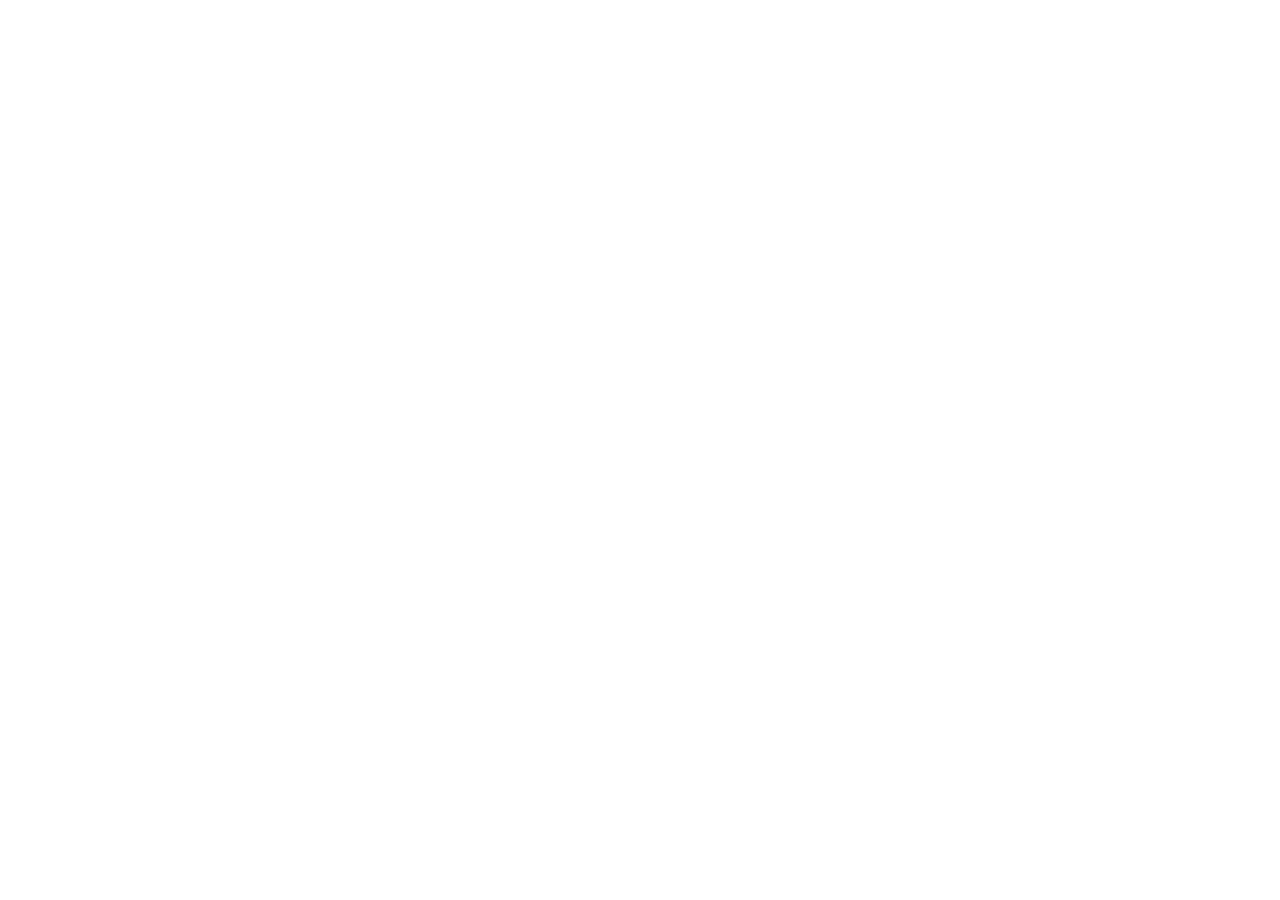
==== index.html @ af619ec4 "Update portfolio redirect" ====
<!DOCTYPE html>
<html>
<head>
    <meta charset="UTF-8">
    <meta http-equiv="refresh" content="0; url=https://inkwrd.my.canva.site/">
    <title>Redirecting...</title>
</head>
<body>
    <p>If you are not redirected automatically, <a href="https://inkwrd.my.canva.site/">click here</a>.</p>
</body>
</html>
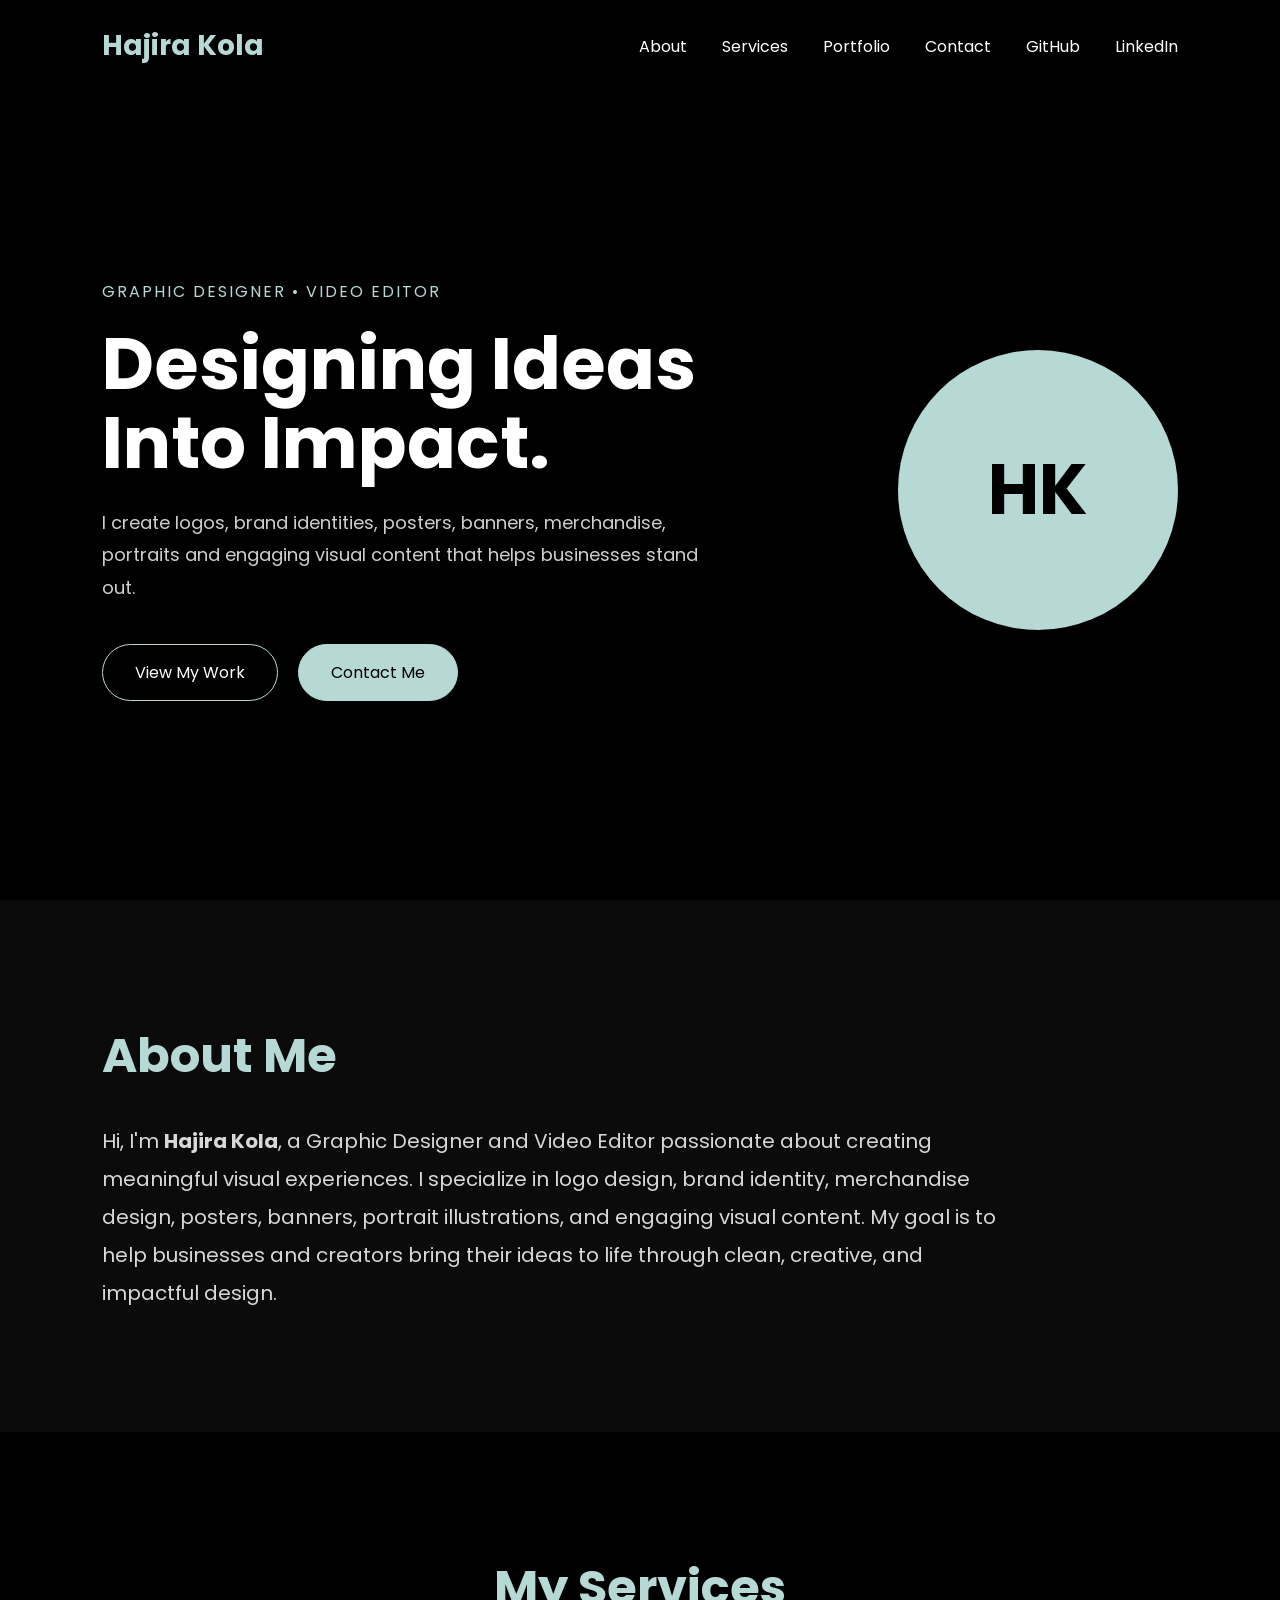
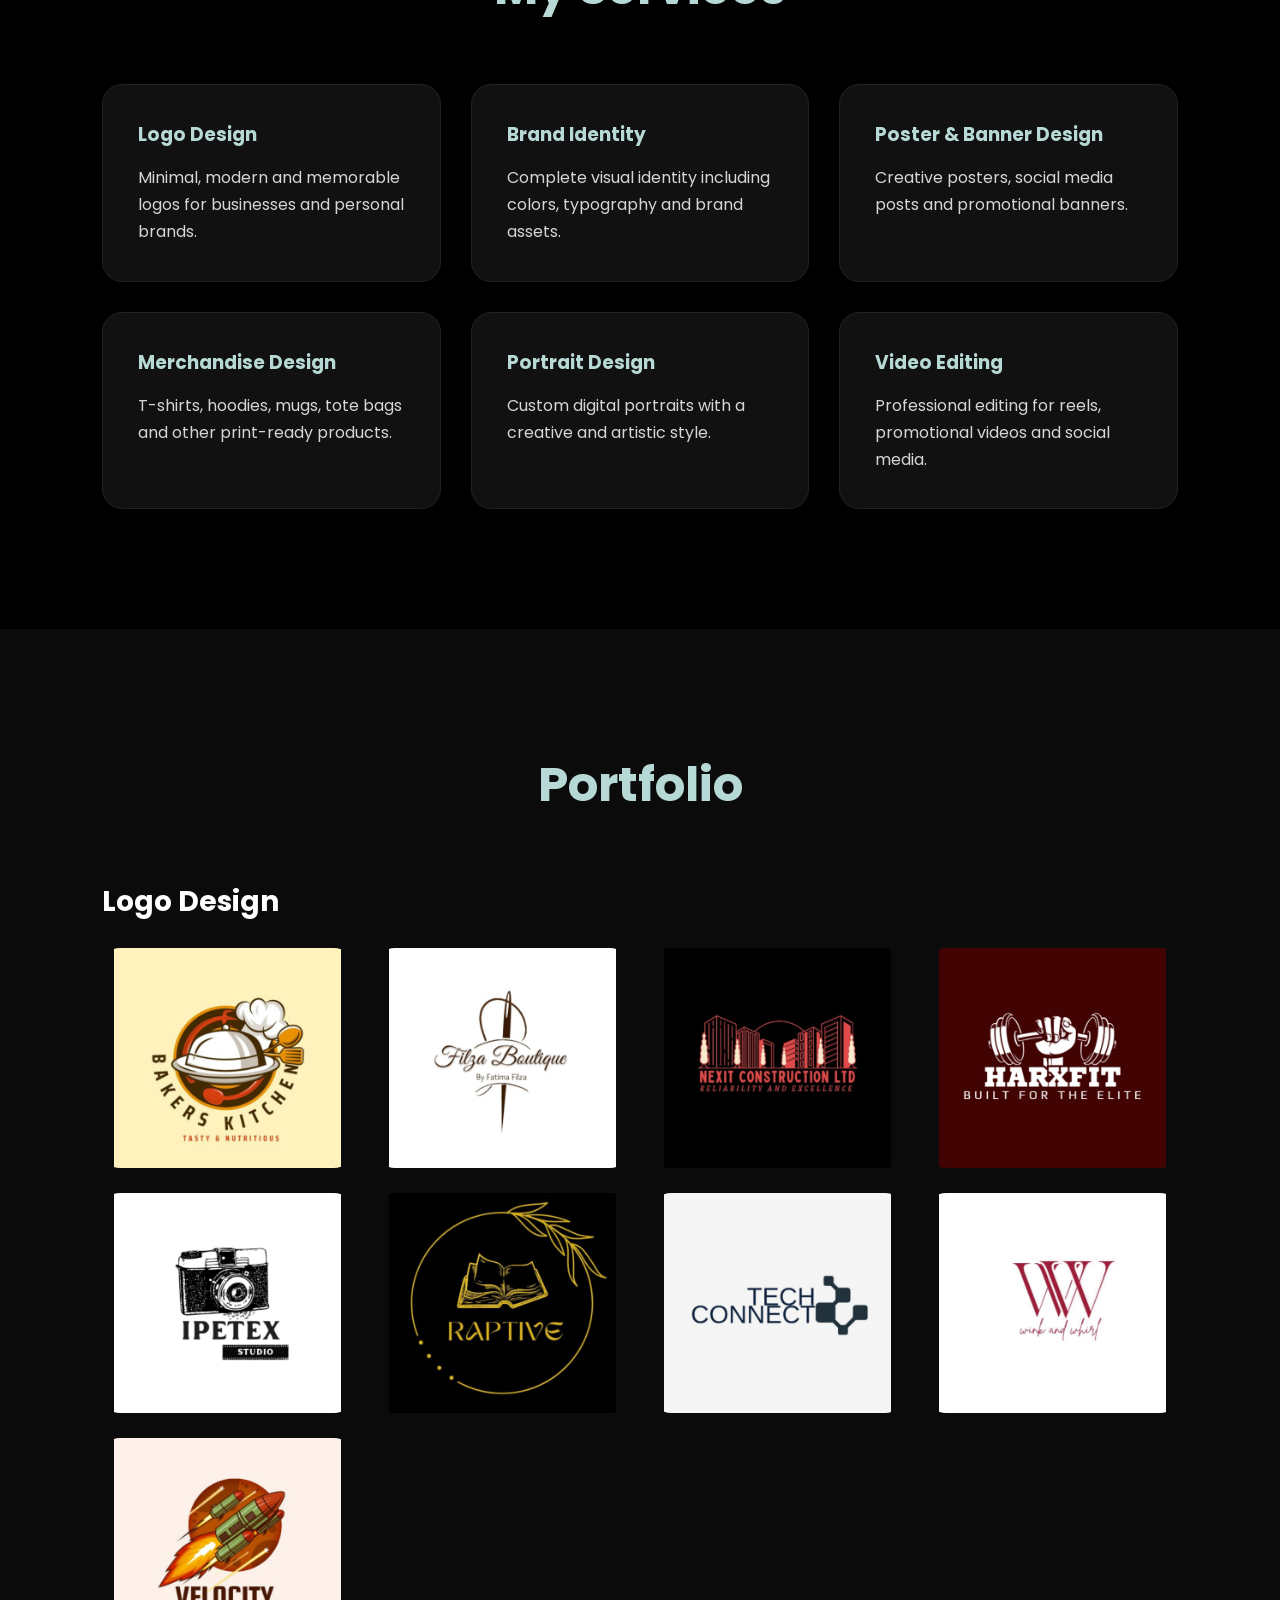
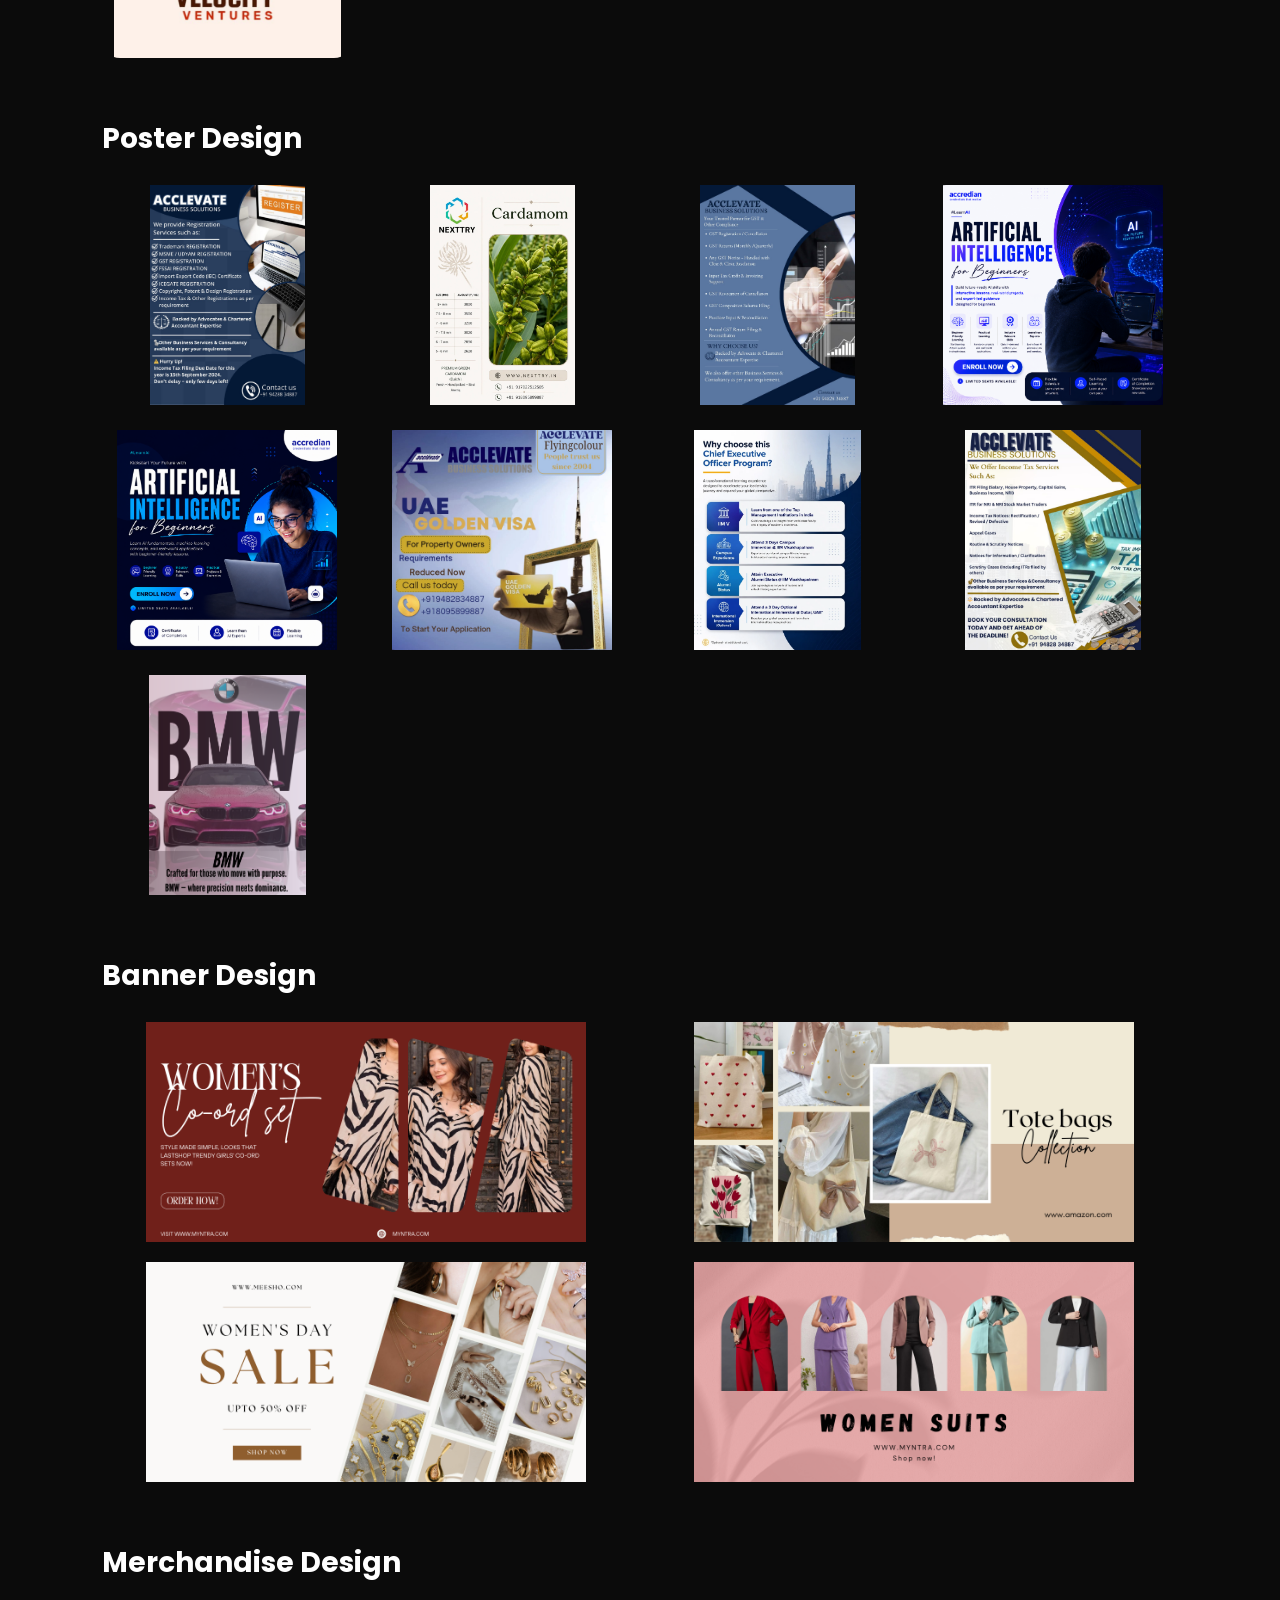
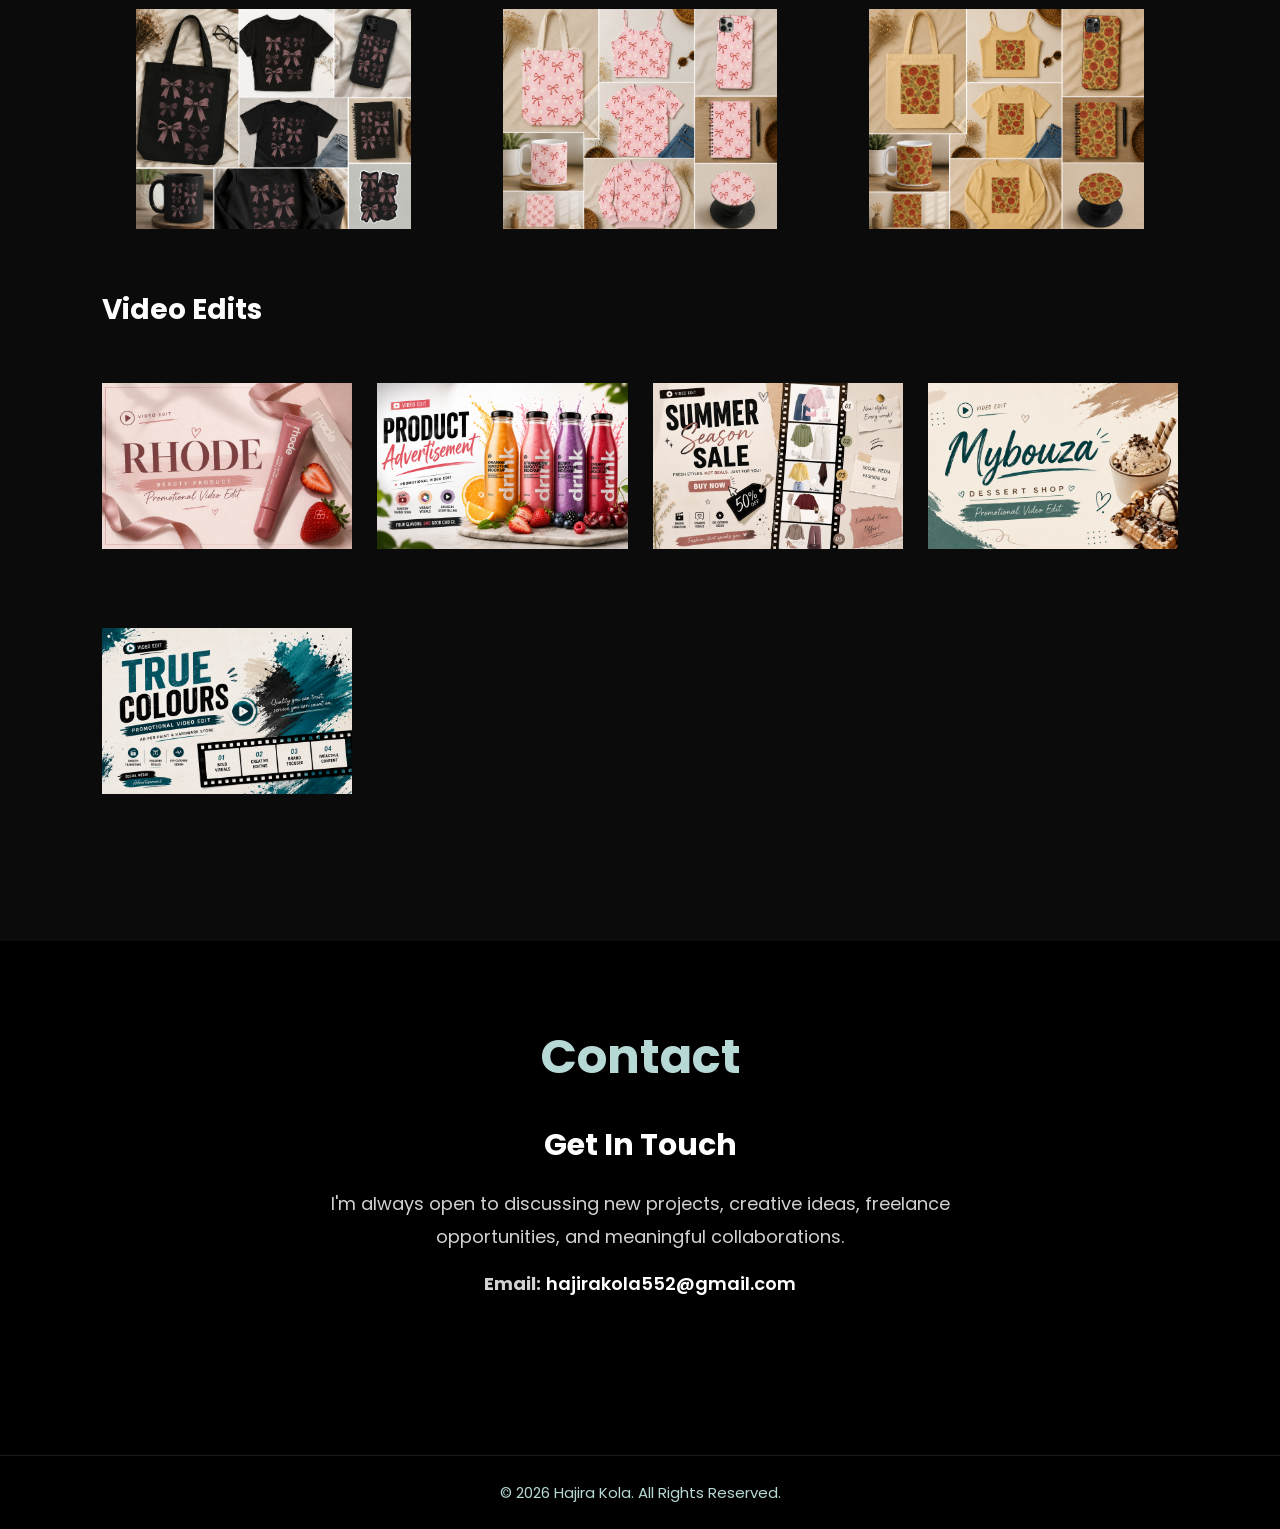
==== commit 51c5bab2: "Portfolio v2" ====
--- a/index.html
+++ b/index.html
@@ -1,11 +1,324 @@
 <!DOCTYPE html>
-<html>
+<html lang="en">
+
 <head>
     <meta charset="UTF-8">
-    <meta http-equiv="refresh" content="0; url=https://inkwrd.my.canva.site/">
-    <title>Redirecting...</title>
+    <meta name="viewport" content="width=device-width, initial-scale=1.0">
+
+    <title>Hajira Kola | Graphic Designer & Video Editor</title>
+
+    <link rel="stylesheet" href="style.css">
+
+    <link href="https://fonts.googleapis.com/css2?family=Poppins:wght@300;400;500;600;700;800&display=swap" rel="stylesheet">
 </head>
+
 <body>
-    <p>If you are not redirected automatically, <a href="https://inkwrd.my.canva.site/">click here</a>.</p>
+
+<nav>
+
+    <div class="logo">Hajira Kola</div>
+
+    <ul class="nav-links">
+        <li><a href="#about">About</a></li>
+        <li><a href="#services">Services</a></li>
+        <li><a href="#portfolio">Portfolio</a></li>
+        <li><a href="#contact">Contact</a></li>
+
+        <li>
+            <a href="https://github.com/hajirakola" target="_blank">
+                GitHub
+            </a>
+        </li>
+
+        <li>
+            <a href="https://www.linkedin.com/in/hajira-kola-8776b4402" target="_blank">
+                LinkedIn
+            </a>
+        </li>
+    </ul>
+
+</nav>
+
+<section class="hero">
+
+    <div class="hero-text">
+
+        <p class="small-title">
+            Graphic Designer • Video Editor
+        </p>
+
+        <h1>
+            Designing Ideas<br>
+            Into Impact.
+        </h1>
+
+        <p class="description">
+            I create logos, brand identities, posters, banners,
+            merchandise, portraits and engaging visual content
+            that helps businesses stand out.
+        </p>
+
+        <div class="buttons">
+
+            <a href="#portfolio" class="btn">
+                View My Work
+            </a>
+
+            <a href="#contact" class="btn secondary">
+                Contact Me
+            </a>
+
+        </div>
+
+    </div>
+
+    <div class="hero-image">
+
+        <div class="circle">
+            HK
+        </div>
+
+    </div>
+
+</section>
+
+<section id="about" class="about">
+
+    <h2>About Me</h2>
+
+    <p>
+        Hi, I'm <strong>Hajira Kola</strong>, a Graphic Designer and Video Editor passionate about creating meaningful visual experiences.
+        I specialize in logo design, brand identity, merchandise design, posters, banners, portrait illustrations, and engaging visual content.
+        My goal is to help businesses and creators bring their ideas to life through clean, creative, and impactful design.
+    </p>
+
+</section>
+
+<section id="services" class="services">
+
+    <h2>My Services</h2>
+
+    <div class="service-grid">
+
+        <div class="service-card">
+            <h3>Logo Design</h3>
+            <p>Minimal, modern and memorable logos for businesses and personal brands.</p>
+        </div>
+
+        <div class="service-card">
+            <h3>Brand Identity</h3>
+            <p>Complete visual identity including colors, typography and brand assets.</p>
+        </div>
+
+        <div class="service-card">
+            <h3>Poster & Banner Design</h3>
+            <p>Creative posters, social media posts and promotional banners.</p>
+        </div>
+
+        <div class="service-card">
+            <h3>Merchandise Design</h3>
+            <p>T-shirts, hoodies, mugs, tote bags and other print-ready products.</p>
+        </div>
+
+        <div class="service-card">
+            <h3>Portrait Design</h3>
+            <p>Custom digital portraits with a creative and artistic style.</p>
+        </div>
+
+        <div class="service-card">
+            <h3>Video Editing</h3>
+            <p>Professional editing for reels, promotional videos and social media.</p>
+        </div>
+
+    </div>
+
+</section>
+
+<section id="portfolio" class="portfolio">
+
+    <h2>Portfolio</h2>
+
+    <h3>Logo Design</h3>
+    <div class="portfolio-grid">
+
+        <div class="portfolio-card">
+    <img src="images/bakerylogo.png" alt="Bakery Logo">
+</div>
+
+<div class="portfolio-card">
+    <img src="images/boutiquelogo.png" alt="Boutique Logo">
+</div>
+
+<div class="portfolio-card">
+    <img src="images/constructionlogo.png" alt="Construction Logo">
+</div>
+
+<div class="portfolio-card">
+    <img src="images/gymlogo.png" alt="Gym Logo">
+</div>
+
+<div class="portfolio-card">
+    <img src="images/ipetexlogo.png" alt="IPETEX Logo">
+</div>
+
+<div class="portfolio-card">
+    <img src="images/librarylogo.png" alt="Library Logo">
+</div>
+
+<div class="portfolio-card">
+    <img src="images/techlogo.png" alt="Tech Logo">
+</div>
+
+<div class="portfolio-card">
+    <img src="images/typographylogo.png" alt="Typography Logo">
+</div>
+
+<div class="portfolio-card">
+    <img src="images/velocitylogo.png" alt="Velocity Logo">
+</div>
+
+    </div>
+
+    <h3>Poster Design</h3>
+    <div class="portfolio-grid">
+
+       <div class="portfolio-card">
+    <img src="images/poster1.png" alt="Poster 1">
+</div>
+
+<div class="portfolio-card">
+    <img src="images/poster7.png" alt="Poster 7">
+</div>
+
+<div class="portfolio-card">
+    <img src="images/poster2.png" alt="Poster 2">
+</div>
+
+<div class="portfolio-card">
+    <img src="images/poster4.png" alt="Poster 4">
+</div>
+
+<div class="portfolio-card">
+    <img src="images/poster3.png" alt="Poster 3">
+</div>
+
+<div class="portfolio-card">
+    <img src="images/poster6.png" alt="Poster 6">
+</div>
+
+<div class="portfolio-card">
+    <img src="images/poster8.png" alt="Poster 8">
+</div>
+  
+<div class="portfolio-card">
+    <img src="images/poster5.png" alt="Poster 5">
+</div>
+
+<div class="portfolio-card">
+    <img src="images/poster9.png" alt="Poster 9">
+</div>
+
+    </div>
+
+    <h3>Banner Design</h3>
+    <div class="banner-grid">
+
+        <div class="portfolio-card">
+        <img src="images/banner1.png" alt="Banner 1">
+    </div>
+
+    <div class="portfolio-card">
+        <img src="images/banner2.png" alt="Banner 2">
+    </div>
+
+    <div class="portfolio-card">
+        <img src="images/banner3.png" alt="Banner 3">
+    </div>
+
+    <div class="portfolio-card">
+        <img src="images/banner4.png" alt="Banner 4">
+    </div>
+
+    </div>
+
+    <h3>Merchandise Design</h3>
+    <div class="portfolio-grid">
+
+    <div class="portfolio-card">
+    <img src="images/design1.png" alt="Merchandise Design 1">
+</div>
+
+<div class="portfolio-card">
+    <img src="images/design2.png" alt="Merchandise Design 2">
+</div>
+
+<div class="portfolio-card">
+    <img src="images/design3.png" alt="Merchandise Design 3">
+</div>    
+
+    </div>
+
+    <h3>Video Edits</h3>
+    <div class="portfolio-grid">
+
+    <div class="portfolio-card">
+        <a href="https://drive.google.com/file/d/1YdfIRxUhpDK2OibBue1hcbNpgM0r2pW-/view?usp=drivesdk" target="_blank">
+            <img src="images/rhode.png" alt="Rhode Video">
+        </a>
+    </div>
+
+    <div class="portfolio-card">
+        <a href="https://drive.google.com/file/d/1hMU8DePfWytakpZ3mG6u7K2kIhSEwk_V/view?usp=drivesdk" target="_blank">
+            <img src="images/smoothie.png" alt="Smoothie Video">
+        </a>
+    </div>
+
+    <div class="portfolio-card">
+        <a href="https://drive.google.com/file/d/1vIZSRJ6Awi3UMV2Wd0zMgI-AOVuXcKqy/view?usp=drivesdk" target="_blank">
+            <img src="images/fashion.png" alt="Fashion Sale Video">
+        </a>
+    </div>
+
+    <div class="portfolio-card">
+        <a href="https://drive.google.com/file/d/1EWq6Hikz5bn7lAUcNU_Fmv3iLdCTSEa3/view?usp=drivesdk" target="_blank">
+            <img src="images/mybouza.png" alt="MyBouza Video">
+        </a>
+    </div>
+
+    <div class="portfolio-card">
+        <a href="https://drive.google.com/file/d/1JJheqxFCFKzZUfJajukzSKHDP-FcgCoF/view?usp=drivesdk" target="_blank">
+            <img src="images/truecolours.png" alt="True Colours Video">
+        </a>
+    </div>
+
+</div>
+
+</section>
+<section id="contact">
+    <h2>Contact</h2>
+
+    <div class="contact-box">
+        <h3>Get In Touch</h3>
+
+        <p>
+       I'm always open to discussing new projects, creative ideas, freelance opportunities, and meaningful collaborations.
+        </p>
+
+        <p>
+            <strong>Email:</strong>
+            <a href="mailto:hajirakola552@gmail.com">
+                hajirakola552@gmail.com
+            </a>
+        </p>
+    </div>
+</section>
+
+<footer>
+    <p>&copy; 2026 Hajira Kola. All Rights Reserved.</p>
+</footer>
+
+<script src="script.js"></script>
+
 </body>
+
 </html>
--- a/style.css
+++ b/style.css
@@ -0,0 +1,353 @@
+*{
+    margin:0;
+    padding:0;
+    box-sizing:border-box;
+}
+
+body{
+    font-family:'Poppins',sans-serif;
+    background:#000;
+    color:white;
+}
+
+.hero{
+    min-height:100vh;
+    display:flex;
+    justify-content:space-between;
+    align-items:center;
+    padding:80px 8%;
+}
+
+.hero-text{
+    max-width:600px;
+}
+
+.small-title{
+    color:#b7d9d5;
+    letter-spacing:2px;
+    margin-bottom:20px;
+    text-transform:uppercase;
+}
+
+.hero h1{
+    font-size:72px;
+    line-height:1.1;
+    margin-bottom:25px;
+}
+
+.description{
+    color:#cfcfcf;
+    line-height:1.8;
+    font-size:18px;
+    margin-bottom:40px;
+}
+
+.buttons{
+    display:flex;
+    gap:20px;
+}
+
+.btn{
+    text-decoration:none;
+    color:white;
+    border:1px solid #b7d9d5;
+    padding:15px 32px;
+    border-radius:40px;
+    transition:.3s;
+}
+
+.btn:hover{
+    background:#b7d9d5;
+    color:black;
+}
+
+.secondary{
+    background:#b7d9d5;
+    color:black;
+}
+
+.secondary:hover{
+    background:white;
+}
+
+.hero-image{
+    display:flex;
+    justify-content:center;
+    align-items:center;
+}
+
+.circle{
+    width:280px;
+    height:280px;
+    border-radius:50%;
+    background:#b7d9d5;
+    display:flex;
+    justify-content:center;
+    align-items:center;
+    color:black;
+    font-size:70px;
+    font-weight:bold;
+}
+
+nav{
+    width:100%;
+    padding:25px 8%;
+    display:flex;
+    justify-content:space-between;
+    align-items:center;
+    position:fixed;
+    top:0;
+    left:0;
+    background:rgba(0,0,0,.85);
+    backdrop-filter:blur(12px);
+    z-index:1000;
+}
+
+.logo{
+    font-size:28px;
+    font-weight:700;
+    color:#b7d9d5;
+}
+
+.nav-links{
+    display:flex;
+    list-style:none;
+    gap:35px;
+}
+
+.nav-links a{
+    color:white;
+    text-decoration:none;
+    transition:.3s;
+}
+
+.nav-links a:hover{
+    color:#b7d9d5;
+}
+
+.hero{
+    padding-top:160px;
+}
+
+.about{
+    padding:120px 8%;
+    background:#0b0b0b;
+}
+
+.about h2{
+    font-size:48px;
+    margin-bottom:30px;
+    color:#b7d9d5;
+}
+
+.about p{
+    max-width:900px;
+    font-size:20px;
+    line-height:1.9;
+    color:#d8d8d8;
+}
+
+.services{
+    padding:120px 8%;
+    background:#000;
+}
+
+.services h2{
+    text-align:center;
+    font-size:48px;
+    margin-bottom:60px;
+    color:#b7d9d5;
+}
+
+.service-grid{
+    display:grid;
+    grid-template-columns:repeat(auto-fit,minmax(280px,1fr));
+    gap:30px;
+}
+
+.service-card{
+    background:#111;
+    border:1px solid #222;
+    border-radius:20px;
+    padding:35px;
+    transition:.3s;
+}
+
+.service-card:hover{
+    transform:translateY(-10px);
+    border-color:#b7d9d5;
+}
+
+.service-card h3{
+    margin-bottom:15px;
+    color:#b7d9d5;
+}
+
+.service-card p{
+    color:#d6d6d6;
+    line-height:1.7;
+}
+
+.portfolio{
+    padding:120px 8%;
+    background:#0b0b0b;
+}
+
+.portfolio h2{
+    text-align:center;
+    font-size:48px;
+    margin-bottom:60px;
+    color:#b7d9d5;
+}
+
+.portfolio h3{
+    margin-top:60px;
+    margin-bottom:25px;
+    color:#ffffff;
+    font-size:28px;
+}
+
+.portfolio-grid{
+    display:grid;
+    grid-template-columns:repeat(auto-fit,minmax(250px,1fr));
+    gap:25px;
+}
+
+.portfolio-card{
+    height:220px;
+    background:transparent;
+    border:none;
+    border-radius:18px;
+    display:flex;
+    justify-content:center;
+    align-items:center;
+    font-size:22px;
+    font-weight:600;
+    transition:0.3s;
+    cursor:pointer;
+    overflow:hidden;
+}
+
+.portfolio-card:hover{
+    transform:translateY(-8px);
+    border-color:#b7d9d5;
+}
+
+.portfolio-card img{
+    width:100%;
+    height:100%;
+    object-fit:contain;
+    display:block;
+
+}    
+
+.banner-grid{
+    display:grid;
+    grid-template-columns:repeat(2,1fr);
+    gap:20px;
+}
+
+#contact {
+    padding: 80px 20px;
+    text-align: center;
+}
+
+#contact h2 {
+     font-size: 48px;
+    font-weight: 700;
+    color: #b7d9d5;
+    margin-bottom: 30px;
+}
+
+.contact-box {
+    max-width: 700px;
+    margin: 0 auto;
+}
+
+.contact-box h3 {
+    font-size: 30px;
+    margin-bottom: 20px;
+    color: white;
+}
+
+.contact-box p {
+    font-size: 18px;
+    line-height: 1.8;
+    color: #d1d1d1;
+    margin-bottom: 15px;
+}
+
+.contact-box a {
+    color: white;
+    text-decoration: none;
+    font-weight: 600;
+}
+
+.contact-box a:hover {
+    color: #ff6b6b;
+}
+
+footer {
+    text-align: center;
+    padding: 25px 20px;
+    color: #b7d9d5;
+    font-size: 15px;
+    border-top: 1px solid rgba(255,255,255,0.1);
+    margin-top: 60px;
+}
+
+.portfolio-card {
+    transition: transform 0.3s ease, box-shadow 0.3s ease;
+}
+
+.portfolio-card:hover {
+    transform: translateY(-8px);
+    box-shadow: 0 10px 25px rgba(0,0,0,0.25);
+}
+
+.portfolio-card img {
+    transition: transform 0.3s ease;
+}
+
+.portfolio-card:hover img {
+    transform: scale(1.03);
+}
+
+.btn,
+.btn.secondary {
+    transition: all 0.3s ease;
+}
+
+.btn:hover,
+.btn.secondary:hover {
+    transform: translateY(-4px);
+    box-shadow: 0 8px 20px rgba(0, 0, 0, 0.25);
+}
+
+.nav-links a {
+    position: relative;
+    transition: color 0.3s ease;
+}
+
+.nav-links a:hover {
+    color: #b7d9d5;
+}
+
+.nav-links a::after {
+    content: "";
+    position: absolute;
+    left: 0;
+    bottom: -6px;
+    width: 0;
+    height: 2px;
+    background: #b7d9d5;
+    transition: width 0.3s ease;
+}
+
+.nav-links a:hover::after {
+    width: 100%;
+}
+
+html {
+    scroll-behavior: smooth;
+}
